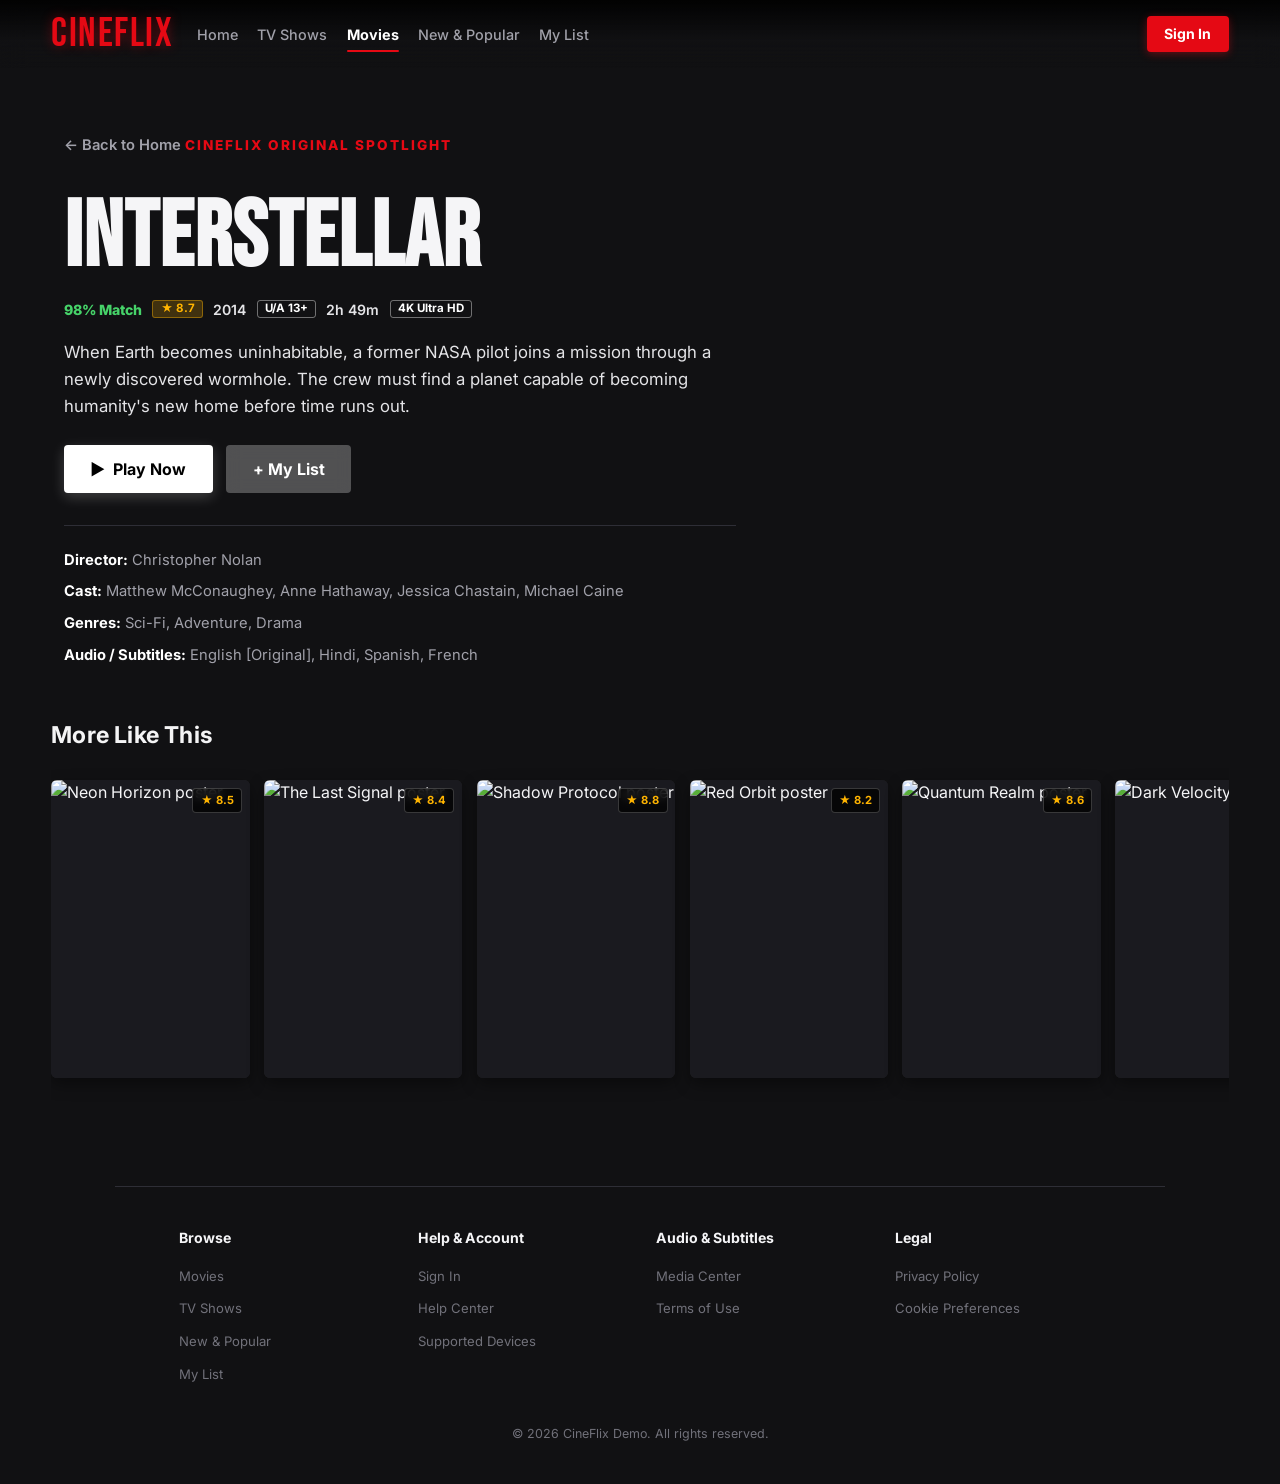
==== pages/details.html @ 472a55f4 "Initial commit" ====
<!DOCTYPE html>
<html lang="en">
<head>
  <meta charset="UTF-8">
  <meta name="viewport" content="width=device-width, initial-scale=1.0">
  <meta name="description" content="Movie details and streaming overview on CineFlix.">
  <title>Movie Details | CineFlix</title>

  <!-- Google Fonts -->
  <link rel="preconnect" href="https://fonts.googleapis.com">
  <link rel="preconnect" href="https://fonts.gstatic.com" crossorigin>
  <link href="https://fonts.googleapis.com/css2?family=Bebas+Neue&family=Inter:wght@400;500;600;700;800&display=swap" rel="stylesheet">

  <!-- Shared CSS -->
  <link rel="stylesheet" href="../css/style.css">
</head>

<body>
  <!-- Header and Navigation -->
  <header id="main-header" class="primary-header scrolled">
    <div class="header-left">
      <a href="../index.html" class="brand-logo" aria-label="CineFlix Home">
        CINEFLIX
      </a>

      <nav id="primary-nav" class="primary-nav" aria-label="Main navigation">
        <ul>
          <li><a href="../index.html">Home</a></li>
          <li><a href="tv-shows.html">TV Shows</a></li>
          <li><a href="movies.html" class="active">Movies</a></li>
          <li><a href="new-popular.html">New &amp; Popular</a></li>
          <li><a href="my-list.html">My List</a></li>
        </ul>
      </nav>
    </div>

    <div class="header-right">
      <a href="login.html" class="btn-login">Sign In</a>

      <button id="menu-toggle" class="menu-toggle" type="button" aria-label="Toggle navigation" aria-expanded="false">
        ☰
      </button>
    </div>
  </header>

  <main class="details-page">
    <!-- Movie Details Backdrop -->
    <section class="details-backdrop">
      <img src="https://images.unsplash.com/photo-1506703719100-a0f3a48c0f86?auto=format&fit=crop&w=1600&q=80" alt="Backdrop image">
      <div class="details-overlay"></div>
    </section>

    <!-- Movie Details Content -->
    <section class="details-content">
      <a href="../index.html" class="back-link">
        ← Back to Home
      </a>

      <p class="hero-kicker">CineFlix Original Spotlight</p>

      <h1>Interstellar</h1>

      <div class="hero-meta">
        <span class="match-score">98% Match</span>
        <span class="rating-badge">★ 8.7</span>
        <span>2014</span>
        <span class="age-rating">U/A 13+</span>
        <span>2h 49m</span>
        <span class="hd-badge">4K Ultra HD</span>
      </div>

      <p class="details-description">
        When Earth becomes uninhabitable, a former NASA pilot joins a mission through a newly discovered wormhole. The crew must find a planet capable of becoming humanity's new home before time runs out.
      </p>

      <div class="hero-actions">
        <a href="watch.html?title=Interstellar" class="btn btn-primary">
          <span aria-hidden="true">▶</span> Play Now
        </a>

        <button class="btn btn-secondary list-button" type="button" data-title="Interstellar">
          + My List
        </button>
      </div>

      <div class="details-information">
        <p><strong>Cast:</strong> Matthew McConaughey, Anne Hathaway, Jessica Chastain, Michael Caine</p>
        <p><strong>Genres:</strong> Science Fiction, Adventure, Drama</p>
        <p><strong>Director:</strong> Christopher Nolan</p>
        <p><strong>Audio &amp; Subtitles:</strong> English [Original], Hindi, French, Spanish</p>
      </div>
    </section>

    <!-- More Like This (10 Recommended Movies) -->
    <section class="media-section more-like-this" aria-labelledby="more-like-this-title">
      <div class="section-heading">
        <h2 id="more-like-this-title" class="section-title">More Like This</h2>
      </div>

      <div class="scroller-wrapper">
        <div class="media-scroller">
          <!-- 1. Neon Horizon -->
          <article class="media-card" data-title="Neon Horizon">
            <a href="details.html?title=Neon%20Horizon" class="media-link">
              <figure class="media-poster">
                <span class="media-badge-top">★ 8.5</span>
                <img src="https://images.unsplash.com/photo-1509198397868-475647b2a1e5?auto=format&fit=crop&w=600&q=80" alt="Neon Horizon poster" loading="lazy">
              </figure>
              <div class="media-info">
                <h3 class="media-title">Neon Horizon</h3>
                <div class="media-meta">
                  <span class="match-score">97% Match</span>
                  <span class="hd-badge">4K</span>
                </div>
                <div class="card-quick-actions">
                  <a href="watch.html?title=Neon%20Horizon" class="btn-card-play">▶ Play</a>
                  <button class="btn-card-list" type="button" data-title="Neon Horizon">+</button>
                </div>
              </div>
            </a>
          </article>

          <!-- 2. The Last Signal -->
          <article class="media-card" data-title="The Last Signal">
            <a href="details.html?title=The%20Last%20Signal" class="media-link">
              <figure class="media-poster">
                <span class="media-badge-top">★ 8.4</span>
                <img src="https://images.unsplash.com/photo-1451187580459-43490279c0fa?auto=format&fit=crop&w=600&q=80" alt="The Last Signal poster" loading="lazy">
              </figure>
              <div class="media-info">
                <h3 class="media-title">The Last Signal</h3>
                <div class="media-meta">
                  <span class="match-score">95% Match</span>
                  <span class="hd-badge">HD</span>
                </div>
                <div class="card-quick-actions">
                  <a href="watch.html?title=The%20Last%20Signal" class="btn-card-play">▶ Play</a>
                  <button class="btn-card-list" type="button" data-title="The Last Signal">+</button>
                </div>
              </div>
            </a>
          </article>

          <!-- 3. Shadow Protocol -->
          <article class="media-card" data-title="Shadow Protocol">
            <a href="details.html?title=Shadow%20Protocol" class="media-link">
              <figure class="media-poster">
                <span class="media-badge-top">★ 8.8</span>
                <img src="https://images.unsplash.com/photo-1485846234645-a62644f84728?auto=format&fit=crop&w=600&q=80" alt="Shadow Protocol poster" loading="lazy">
              </figure>
              <div class="media-info">
                <h3 class="media-title">Shadow Protocol</h3>
                <div class="media-meta">
                  <span class="match-score">96% Match</span>
                  <span class="hd-badge">4K</span>
                </div>
                <div class="card-quick-actions">
                  <a href="watch.html?title=Shadow%20Protocol" class="btn-card-play">▶ Play</a>
                  <button class="btn-card-list" type="button" data-title="Shadow Protocol">+</button>
                </div>
              </div>
            </a>
          </article>

          <!-- 4. Red Orbit -->
          <article class="media-card" data-title="Red Orbit">
            <a href="details.html?title=Red%20Orbit" class="media-link">
              <figure class="media-poster">
                <span class="media-badge-top">★ 8.2</span>
                <img src="https://images.unsplash.com/photo-1614728894747-a83421e2b9c9?auto=format&fit=crop&w=600&q=80" alt="Red Orbit poster" loading="lazy">
              </figure>
              <div class="media-info">
                <h3 class="media-title">Red Orbit</h3>
                <div class="media-meta">
                  <span class="match-score">93% Match</span>
                  <span class="hd-badge">HD</span>
                </div>
                <div class="card-quick-actions">
                  <a href="watch.html?title=Red%20Orbit" class="btn-card-play">▶ Play</a>
                  <button class="btn-card-list" type="button" data-title="Red Orbit">+</button>
                </div>
              </div>
            </a>
          </article>

          <!-- 5. Quantum Realm -->
          <article class="media-card" data-title="Quantum Realm">
            <a href="details.html?title=Quantum%20Realm" class="media-link">
              <figure class="media-poster">
                <span class="media-badge-top">★ 8.6</span>
                <img src="https://images.unsplash.com/photo-1618005182384-a83a8bd57fbe?auto=format&fit=crop&w=600&q=80" alt="Quantum Realm poster" loading="lazy">
              </figure>
              <div class="media-info">
                <h3 class="media-title">Quantum Realm</h3>
                <div class="media-meta">
                  <span class="match-score">94% Match</span>
                  <span class="hd-badge">4K</span>
                </div>
                <div class="card-quick-actions">
                  <a href="watch.html?title=Quantum%20Realm" class="btn-card-play">▶ Play</a>
                  <button class="btn-card-list" type="button" data-title="Quantum Realm">+</button>
                </div>
              </div>
            </a>
          </article>

          <!-- 6. Dark Velocity -->
          <article class="media-card" data-title="Dark Velocity">
            <a href="details.html?title=Dark%20Velocity" class="media-link">
              <figure class="media-poster">
                <span class="media-badge-top">★ 8.1</span>
                <img src="https://images.unsplash.com/photo-1542282088-72c9c27ed0cd?auto=format&fit=crop&w=600&q=80" alt="Dark Velocity poster" loading="lazy">
              </figure>
              <div class="media-info">
                <h3 class="media-title">Dark Velocity</h3>
                <div class="media-meta">
                  <span class="match-score">92% Match</span>
                  <span class="hd-badge">4K</span>
                </div>
                <div class="card-quick-actions">
                  <a href="watch.html?title=Dark%20Velocity" class="btn-card-play">▶ Play</a>
                  <button class="btn-card-list" type="button" data-title="Dark Velocity">+</button>
                </div>
              </div>
            </a>
          </article>

          <!-- 7. Dragon Blade -->
          <article class="media-card" data-title="Dragon Blade">
            <a href="details.html?title=Dragon%20Blade" class="media-link">
              <figure class="media-poster">
                <span class="media-badge-top">★ 8.3</span>
                <img src="https://images.unsplash.com/photo-1514533450685-4493e01d1fdc?auto=format&fit=crop&w=600&q=80" alt="Dragon Blade poster" loading="lazy">
              </figure>
              <div class="media-info">
                <h3 class="media-title">Dragon Blade</h3>
                <div class="media-meta">
                  <span class="match-score">91% Match</span>
                  <span class="hd-badge">HD</span>
                </div>
                <div class="card-quick-actions">
                  <a href="watch.html?title=Dragon%20Blade" class="btn-card-play">▶ Play</a>
                  <button class="btn-card-list" type="button" data-title="Dragon Blade">+</button>
                </div>
              </div>
            </a>
          </article>

          <!-- 8. Mind Hunter -->
          <article class="media-card" data-title="Mind Hunter">
            <a href="details.html?title=Mind%20Hunter" class="media-link">
              <figure class="media-poster">
                <span class="media-badge-top">★ 8.9</span>
                <img src="https://images.unsplash.com/photo-1508700115892-45ecd05ae2ad?auto=format&fit=crop&w=600&q=80" alt="Mind Hunter poster" loading="lazy">
              </figure>
              <div class="media-info">
                <h3 class="media-title">Mind Hunter</h3>
                <div class="media-meta">
                  <span class="match-score">96% Match</span>
                  <span class="hd-badge">4K</span>
                </div>
                <div class="card-quick-actions">
                  <a href="watch.html?title=Mind%20Hunter" class="btn-card-play">▶ Play</a>
                  <button class="btn-card-list" type="button" data-title="Mind Hunter">+</button>
                </div>
              </div>
            </a>
          </article>

          <!-- 9. Chrono Rift -->
          <article class="media-card" data-title="Chrono Rift">
            <a href="details.html?title=Chrono%20Rift" class="media-link">
              <figure class="media-poster">
                <span class="media-badge-top">★ 8.8</span>
                <img src="https://images.unsplash.com/photo-1507499739999-097706ad8914?auto=format&fit=crop&w=600&q=80" alt="Chrono Rift poster" loading="lazy">
              </figure>
              <div class="media-info">
                <h3 class="media-title">Chrono Rift</h3>
                <div class="media-meta">
                  <span class="match-score">97% Match</span>
                  <span class="hd-badge">4K</span>
                </div>
                <div class="card-quick-actions">
                  <a href="watch.html?title=Chrono%20Rift" class="btn-card-play">▶ Play</a>
                  <button class="btn-card-list" type="button" data-title="Chrono Rift">+</button>
                </div>
              </div>
            </a>
          </article>

          <!-- 10. The Witcher's Oath -->
          <article class="media-card" data-title="The Witcher's Oath">
            <a href="details.html?title=The%20Witcher's%20Oath" class="media-link">
              <figure class="media-poster">
                <span class="media-badge-top">★ 8.7</span>
                <img src="https://images.unsplash.com/photo-1533613220915-609f661a6fe1?auto=format&fit=crop&w=600&q=80" alt="The Witcher's Oath poster" loading="lazy">
              </figure>
              <div class="media-info">
                <h3 class="media-title">The Witcher's Oath</h3>
                <div class="media-meta">
                  <span class="match-score">96% Match</span>
                  <span class="hd-badge">4K</span>
                </div>
                <div class="card-quick-actions">
                  <a href="watch.html?title=The%20Witcher's%20Oath" class="btn-card-play">▶ Play</a>
                  <button class="btn-card-list" type="button" data-title="The Witcher's Oath">+</button>
                </div>
              </div>
            </a>
          </article>
        </div>
      </div>
    </section>
  </main>

  <!-- Footer -->
  <footer class="primary-footer">
    <div class="footer-links">
      <div class="footer-col">
        <h3>Browse</h3>
        <ul>
          <li><a href="movies.html">Movies</a></li>
          <li><a href="tv-shows.html">TV Shows</a></li>
          <li><a href="new-popular.html">New &amp; Popular</a></li>
          <li><a href="my-list.html">My List</a></li>
        </ul>
      </div>
      <div class="footer-col">
        <h3>Help &amp; Account</h3>
        <ul>
          <li><a href="login.html">Sign In</a></li>
          <li><a href="#">Help Center</a></li>
          <li><a href="#">Supported Devices</a></li>
        </ul>
      </div>
      <div class="footer-col">
        <h3>Audio &amp; Subtitles</h3>
        <ul>
          <li><a href="#">Media Center</a></li>
          <li><a href="#">Terms of Use</a></li>
        </ul>
      </div>
      <div class="footer-col">
        <h3>Legal</h3>
        <ul>
          <li><a href="#">Privacy Policy</a></li>
          <li><a href="#">Cookie Preferences</a></li>
        </ul>
      </div>
    </div>
    <p class="copyright">&copy; 2026 CineFlix Demo. All rights reserved.</p>
  </footer>

  <!-- Main JavaScript File -->
  <script src="../js/app.js"></script>
</body>
</html>
---- css/style.css ----
/* =========================================================
   CineFlix - Streaming Platform UI Style
   Pure Dark Mode • Mobile First • Responsive Design
   ========================================================= */

/* 1. Design System & CSS Variables */
:root {
  --bg-color: #111113;
  --elevated-bg: #18181b;
  --card-bg: #222226;
  --surface-hover: #2d2d33;

  --text-color: #f5f5f7;
  --text-muted: #a1a1aa;
  --text-dim: #71717a;

  --primary-color: #e50914;
  --primary-hover: #f6121d;
  --primary-glow: rgba(229, 9, 20, 0.4);

  --match-green: #46d369;
  --star-gold: #ffb400;

  --border-color: #2e2e36;
  --header-bg: rgba(17, 17, 19, 0.92);
  --shadow-color: rgba(0, 0, 0, 0.65);
  --shadow-heavy: 0 16px 36px rgba(0, 0, 0, 0.85);

  --transition-fast: 0.2s ease;
  --transition-smooth: 0.3s cubic-bezier(0.2, 0.8, 0.2, 1);
}

/* 2. Global Reset */
*,
*::before,
*::after {
  box-sizing: border-box;
  margin: 0;
  padding: 0;
}

html {
  scroll-behavior: smooth;
  color-scheme: dark;
}

body {
  min-width: 320px;
  min-height: 100vh;
  overflow-x: hidden;

  background-color: var(--bg-color);
  color: var(--text-color);

  font-family: "Inter", -apple-system, BlinkMacSystemFont, "Segoe UI", Roboto, sans-serif;
  line-height: 1.5;
  -webkit-font-smoothing: antialiased;
}

body.menu-open {
  overflow: hidden;
}

a {
  color: inherit;
  text-decoration: none;
  transition: color var(--transition-fast);
}

ul {
  list-style: none;
}

button,
input,
select {
  font: inherit;
}

button {
  cursor: pointer;
  border: none;
  background: none;
  color: inherit;
}

img {
  display: block;
  max-width: 100%;
  height: auto;
}

/* 3. Primary Header & Navigation */
.primary-header {
  position: fixed;
  top: 0;
  left: 0;
  z-index: 1000;

  display: flex;
  align-items: center;
  justify-content: space-between;

  width: 100%;
  min-height: 68px;
  padding: 0.8rem 4%;

  background: linear-gradient(
    to bottom,
    rgba(0, 0, 0, 0.88) 0%,
    rgba(17, 17, 19, 0.4) 60%,
    transparent 100%
  );
  backdrop-filter: blur(14px);
  -webkit-backdrop-filter: blur(14px);

  transition: background 0.3s ease, box-shadow 0.3s ease;
}

.primary-header.scrolled {
  background: var(--header-bg);
  box-shadow: 0 4px 20px var(--shadow-color);
  border-bottom: 1px solid rgba(255, 255, 255, 0.06);
}

.header-left,
.header-right {
  display: flex;
  align-items: center;
  gap: 1.5rem;
}

.brand-logo {
  color: var(--primary-color);
  font-family: "Bebas Neue", Impact, sans-serif;
  font-size: clamp(2rem, 3.2vw, 2.7rem);
  letter-spacing: 1.5px;
  line-height: 1;
  text-shadow: 0 0 12px var(--primary-glow);
  display: flex;
  align-items: center;
  gap: 0.3rem;
}

.primary-nav ul {
  display: flex;
  align-items: center;
  gap: 1.2rem;
}

.primary-nav a {
  color: var(--text-muted);
  font-size: 0.9rem;
  font-weight: 500;
  padding: 0.3rem 0;
  position: relative;
}

.primary-nav a:hover,
.primary-nav a.active {
  color: #ffffff;
  font-weight: 700;
}

.primary-nav a.active::after {
  content: "";
  position: absolute;
  bottom: -4px;
  left: 0;
  width: 100%;
  height: 2px;
  background-color: var(--primary-color);
  border-radius: 2px;
}

/* 4. Search Box & Header Controls */
.search-box {
  display: flex;
  align-items: center;
  gap: 0.45rem;
  padding: 0.4rem 0.75rem;
  border-radius: 999px;
  background-color: rgba(255, 255, 255, 0.08);
  border: 1px solid rgba(255, 255, 255, 0.15);
  transition: all var(--transition-fast);
}

.search-box:focus-within {
  background-color: rgba(0, 0, 0, 0.6);
  border-color: var(--primary-color);
  box-shadow: 0 0 10px var(--primary-glow);
}

.search-icon {
  color: var(--text-muted);
  font-size: 1rem;
  line-height: 1;
}

.search-box input {
  width: 130px;
  border: 0;
  outline: 0;
  background: transparent;
  color: var(--text-color);
  font-size: 0.85rem;
  transition: width 0.3s ease;
}

.search-box input:focus {
  width: 180px;
}

.search-box input::placeholder {
  color: var(--text-dim);
}

.btn-login {
  padding: 0.45rem 1.1rem;
  border-radius: 4px;
  background-color: var(--primary-color);
  color: #ffffff;
  font-size: 0.88rem;
  font-weight: 700;
  box-shadow: 0 2px 8px var(--primary-glow);
  transition: background-color var(--transition-fast), transform var(--transition-fast);
}

.btn-login:hover {
  background-color: var(--primary-hover);
  transform: scale(1.03);
}

.menu-toggle {
  display: none;
  font-size: 1.5rem;
  color: #ffffff;
  padding: 0.2rem;
}

/* 5. Hero Banner Section */
.hero {
  position: relative;
  display: flex;
  align-items: center;
  min-height: 82vh;
  padding: 0 4.5% 5rem;
  overflow: hidden;
}

.hero-bg {
  position: absolute;
  inset: 0;
  z-index: -1;
}

.hero-bg img {
  width: 100%;
  height: 100%;
  object-fit: cover;
  object-position: center 20%;
  filter: brightness(0.85);
}

.hero-vignette {
  position: absolute;
  inset: 0;
  background:
    linear-gradient(to top, var(--bg-color) 0%, rgba(17, 17, 19, 0.45) 50%, rgba(17, 17, 19, 0.2) 100%),
    linear-gradient(to right, rgba(17, 17, 19, 0.95) 0%, rgba(17, 17, 19, 0.65) 40%, transparent 80%);
}

.hero-content {
  max-width: 650px;
  margin-top: 5rem;
  z-index: 2;
}

.hero-kicker {
  display: inline-flex;
  align-items: center;
  gap: 0.4rem;
  color: var(--primary-color);
  font-size: 0.85rem;
  font-weight: 800;
  letter-spacing: 2px;
  text-transform: uppercase;
  margin-bottom: 0.5rem;
}

.hero-title {
  font-family: "Bebas Neue", Impact, sans-serif;
  font-size: clamp(3.5rem, 7vw, 6.5rem);
  line-height: 0.92;
  letter-spacing: 1px;
  text-transform: uppercase;
  text-shadow: 0 4px 16px rgba(0, 0, 0, 0.85);
}

.hero-meta {
  display: flex;
  align-items: center;
  flex-wrap: wrap;
  gap: 0.65rem;
  margin: 1rem 0;
  font-size: 0.88rem;
  font-weight: 600;
  color: #e4e4e7;
}

.match-score {
  color: var(--match-green);
  font-weight: 800;
}

.rating-badge,
.age-rating,
.hd-badge {
  padding: 0.15rem 0.45rem;
  border-radius: 3px;
  font-size: 0.72rem;
  font-weight: 700;
  line-height: 1;
}

.rating-badge {
  background-color: rgba(255, 180, 0, 0.2);
  color: var(--star-gold);
  border: 1px solid rgba(255, 180, 0, 0.4);
}

.age-rating {
  border: 1px solid rgba(255, 255, 255, 0.4);
  color: #ffffff;
}

.hd-badge {
  border: 1px solid rgba(255, 255, 255, 0.4);
  color: #ffffff;
}

.hero-description {
  margin: 1rem 0 1.75rem;
  font-size: clamp(0.95rem, 1.3vw, 1.12rem);
  color: #d4d4d8;
  line-height: 1.6;
  text-shadow: 0 2px 8px rgba(0, 0, 0, 0.8);
}

.hero-actions {
  display: flex;
  align-items: center;
  flex-wrap: wrap;
  gap: 0.85rem;
}

.btn {
  display: inline-flex;
  align-items: center;
  justify-content: center;
  gap: 0.5rem;
  padding: 0.75rem 1.65rem;
  border-radius: 4px;
  font-size: 1rem;
  font-weight: 700;
  transition: transform var(--transition-fast), background-color var(--transition-fast), box-shadow var(--transition-fast);
}

.btn:hover {
  transform: scale(1.04);
}

.btn-primary {
  background-color: #ffffff;
  color: #000000;
  box-shadow: 0 4px 14px rgba(255, 255, 255, 0.2);
}

.btn-primary:hover {
  background-color: rgba(255, 255, 255, 0.85);
}

.btn-secondary {
  background-color: rgba(109, 109, 110, 0.7);
  color: #ffffff;
  backdrop-filter: blur(8px);
}

.btn-secondary:hover {
  background-color: rgba(109, 109, 110, 0.5);
}

/* 6. Media Rows & Horizontal Scrollers */
.media-section {
  position: relative;
  padding: 1.25rem 4%;
}

.hero + .media-section {
  margin-top: -3.8rem;
  z-index: 10;
}

.section-heading {
  display: flex;
  align-items: center;
  justify-content: space-between;
  margin-bottom: 0.75rem;
}

.section-title {
  font-size: clamp(1.15rem, 2vw, 1.45rem);
  font-weight: 700;
  letter-spacing: 0.2px;
  color: #f4f4f5;
}

.see-all {
  color: var(--text-muted);
  font-size: 0.82rem;
  font-weight: 600;
}

.see-all:hover {
  color: var(--primary-color);
  text-decoration: underline;
}

.scroller-wrapper {
  position: relative;
}

.media-scroller {
  display: flex;
  gap: 0.9rem;
  overflow-x: auto;
  overflow-y: visible;
  padding: 1rem 0 1.5rem;
  scroll-snap-type: x mandatory;
  scrollbar-width: none;
  -webkit-overflow-scrolling: touch;
}

.media-scroller::-webkit-scrollbar {
  display: none;
}

.scroll-btn {
  position: absolute;
  top: 50%;
  transform: translateY(-50%);
  z-index: 20;
  width: 42px;
  height: 42px;
  border-radius: 50%;
  background-color: rgba(20, 20, 24, 0.85);
  color: #ffffff;
  display: flex;
  align-items: center;
  justify-content: center;
  font-size: 1.3rem;
  box-shadow: 0 4px 16px rgba(0, 0, 0, 0.7);
  border: 1px solid rgba(255, 255, 255, 0.15);
  opacity: 0;
  pointer-events: none;
  transition: opacity 0.2s ease, transform 0.2s ease, background-color 0.2s ease;
}

.scroller-wrapper:hover .scroll-btn {
  opacity: 1;
  pointer-events: auto;
}

.scroll-btn:hover {
  background-color: var(--primary-color);
  transform: translateY(-50%) scale(1.1);
}

.scroll-btn.left {
  left: -15px;
}

.scroll-btn.right {
  right: -15px;
}

/* 7. Movie Poster Cards */
.media-card {
  position: relative;
  flex: 0 0 clamp(150px, 15.5vw, 220px);
  scroll-snap-align: start;
  transition: transform 0.28s cubic-bezier(0.2, 0.8, 0.2, 1);
  isolation: isolate;
}

.media-link {
  display: block;
}

.media-poster {
  position: relative;
  overflow: hidden;
  border-radius: 6px;
  background-color: var(--card-bg);
  box-shadow: 0 6px 16px rgba(0, 0, 0, 0.4);
}

.media-poster img {
  width: 100%;
  aspect-ratio: 2 / 3;
  object-fit: cover;
  background-color: #1a1a1f;
  transition: transform 0.3s ease, filter 0.3s ease;
}

.media-badge-top {
  position: absolute;
  top: 8px;
  right: 8px;
  z-index: 2;
  background-color: rgba(0, 0, 0, 0.75);
  backdrop-filter: blur(4px);
  border: 1px solid rgba(255, 255, 255, 0.2);
  padding: 0.18rem 0.45rem;
  border-radius: 4px;
  font-size: 0.7rem;
  font-weight: 700;
  color: var(--star-gold);
}

.media-info {
  position: absolute;
  top: 98%;
  left: 0;
  z-index: 30;
  width: 100%;
  padding: 0.85rem;
  border-radius: 0 0 6px 6px;
  background-color: var(--card-bg);
  box-shadow: var(--shadow-heavy);
  border: 1px solid var(--border-color);
  border-top: none;
  opacity: 0;
  transform: translateY(-6px);
  visibility: hidden;
  transition: opacity 0.2s ease, transform 0.2s ease, visibility 0.2s ease;
}

.media-card:hover {
  z-index: 40;
  transform: translateY(-6px) scale(1.05);
}

.media-card:hover .media-poster img {
  filter: brightness(1.08);
}

.media-card:hover .media-info {
  opacity: 1;
  transform: translateY(0);
  visibility: visible;
}

.media-title {
  margin-bottom: 0.45rem;
  font-size: 0.92rem;
  font-weight: 700;
  white-space: nowrap;
  overflow: hidden;
  text-overflow: ellipsis;
  color: #ffffff;
}

.media-meta {
  display: flex;
  align-items: center;
  gap: 0.45rem;
  margin-bottom: 0.5rem;
  font-size: 0.72rem;
  font-weight: 600;
}

.genre-tags {
  display: flex;
  flex-wrap: wrap;
  gap: 0.3rem;
  color: var(--text-muted);
  font-size: 0.7rem;
  margin-bottom: 0.6rem;
}

.genre-tags li:not(:last-child)::after {
  content: "•";
  margin-left: 0.3rem;
}

.card-quick-actions {
  display: flex;
  align-items: center;
  gap: 0.4rem;
}

.btn-card-play {
  flex: 1;
  display: inline-flex;
  align-items: center;
  justify-content: center;
  gap: 0.3rem;
  padding: 0.35rem 0.6rem;
  border-radius: 4px;
  background-color: #ffffff;
  color: #000000;
  font-size: 0.78rem;
  font-weight: 700;
}

.btn-card-play:hover {
  background-color: var(--primary-color);
  color: #ffffff;
}

.btn-card-list {
  width: 28px;
  height: 28px;
  display: inline-flex;
  align-items: center;
  justify-content: center;
  border-radius: 50%;
  border: 1px solid rgba(255, 255, 255, 0.3);
  color: #ffffff;
  font-size: 0.85rem;
  transition: all 0.2s ease;
}

.btn-card-list:hover {
  border-color: #ffffff;
  background-color: rgba(255, 255, 255, 0.15);
}

/* 8. Top 10 Trending Section */
.trending-scroller {
  gap: 1.1rem;
  padding-left: 0.5rem;
}

.trending-item {
  display: flex;
  align-items: center;
  flex: 0 0 auto;
  scroll-snap-align: start;
  transition: transform 0.25s ease;
  position: relative;
}

.trending-item:hover {
  transform: scale(1.05);
}

.rank {
  z-index: 1;
  margin-right: -0.16em;
  color: var(--bg-color);
  font-family: "Bebas Neue", Impact, sans-serif;
  font-size: clamp(8rem, 13vw, 13.5rem);
  letter-spacing: -0.09em;
  line-height: 0.7;
  -webkit-text-stroke: 3.5px #71717a;
  text-shadow: 0 0 16px rgba(0, 0, 0, 0.8);
  user-select: none;
}

.rank-10 {
  letter-spacing: -0.16em;
  margin-right: -0.22em;
}

.poster-wrapper {
  z-index: 2;
  overflow: hidden;
  width: clamp(105px, 11vw, 150px);
  border-radius: 6px;
  box-shadow: 0 8px 24px var(--shadow-color);
  background-color: var(--card-bg);
}

.poster-wrapper img {
  width: 100%;
  aspect-ratio: 2 / 3;
  object-fit: cover;
  transition: transform 0.25s ease;
}

/* 9. Landscape Cards & Continue Watching */
.landscape-card {
  flex: 0 0 clamp(240px, 26vw, 360px);
  scroll-snap-align: start;
  border-radius: 6px;
  overflow: hidden;
  background-color: var(--card-bg);
  transition: transform 0.25s ease;
}

.landscape-card:hover {
  transform: translateY(-4px);
}

.landscape-poster {
  position: relative;
}

.landscape-poster img {
  width: 100%;
  aspect-ratio: 16 / 9;
  object-fit: cover;
}

.landscape-content {
  padding: 0.75rem 0.85rem;
}

.landscape-content h3 {
  font-size: 0.92rem;
  font-weight: 700;
  margin-bottom: 0.4rem;
  color: #ffffff;
}

.progress-track {
  overflow: hidden;
  height: 4px;
  border-radius: 99px;
  background-color: #3f3f46;
}

.progress-track span {
  display: block;
  height: 100%;
  background-color: var(--primary-color);
}

.search-empty {
  margin: 3rem auto;
  color: var(--text-muted);
  text-align: center;
  font-size: 1.1rem;
}

/* 10. Browse Page Grids */
.browse-page {
  padding-top: 68px;
}

.browse-hero {
  padding: 3.5rem 5% 2.5rem;
  background: linear-gradient(115deg, rgba(229, 9, 20, 0.28) 0%, transparent 65%), var(--elevated-bg);
  border-bottom: 1px solid var(--border-color);
}

.tv-hero {
  background: linear-gradient(115deg, rgba(124, 58, 237, 0.35) 0%, transparent 65%), var(--elevated-bg);
}

.popular-hero {
  background: linear-gradient(115deg, rgba(245, 158, 11, 0.3) 0%, transparent 65%), var(--elevated-bg);
}

.list-hero {
  background: linear-gradient(115deg, rgba(16, 185, 129, 0.3) 0%, transparent 65%), var(--elevated-bg);
}

.browse-hero h1 {
  margin: 0.35rem 0 0.5rem;
  font-size: clamp(2.2rem, 5vw, 3.8rem);
  font-weight: 800;
  letter-spacing: -0.5px;
}

.browse-hero > p:last-child {
  max-width: 620px;
  color: var(--text-muted);
  font-size: 1rem;
}

.movie-grid {
  display: grid;
  grid-template-columns: repeat(auto-fill, minmax(170px, 1fr));
  gap: 1.25rem;
  padding-bottom: 3rem;
}

.movie-grid .media-card {
  flex: auto;
}

.movie-grid .media-info {
  position: static;
  padding: 0.65rem 0 0;
  background: transparent;
  box-shadow: none;
  border: none;
  opacity: 1;
  transform: none;
  visibility: visible;
}

/* 11. Details Page */
.details-page {
  position: relative;
  min-height: 100vh;
  padding-top: 68px;
}

.details-backdrop {
  position: absolute;
  inset: 0 0 auto;
  z-index: -1;
  overflow: hidden;
  height: min(78vh, 760px);
}

.details-backdrop img {
  width: 100%;
  height: 100%;
  object-fit: cover;
  filter: brightness(0.85);
}

.details-overlay {
  position: absolute;
  inset: 0;
  background:
    linear-gradient(to top, var(--bg-color) 5%, rgba(17, 17, 19, 0.4) 65%),
    linear-gradient(to right, var(--bg-color) 10%, rgba(17, 17, 19, 0.3) 75%);
}

.details-content {
  max-width: 800px;
  min-height: 580px;
  padding: 4rem 5% 2rem;
}

.back-link {
  display: inline-flex;
  align-items: center;
  gap: 0.4rem;
  margin-bottom: 2rem;
  color: var(--text-muted);
  font-weight: 600;
  font-size: 0.92rem;
}

.back-link:hover {
  color: #ffffff;
}

.details-content h1 {
  margin: 0.4rem 0 0.8rem;
  font-size: clamp(3.2rem, 7.5vw, 5.8rem);
  line-height: 0.95;
  text-transform: uppercase;
  font-family: "Bebas Neue", Impact, sans-serif;
  letter-spacing: 1px;
}

.details-description {
  max-width: 680px;
  margin: 1.2rem 0 1.6rem;
  font-size: 1.05rem;
  line-height: 1.6;
  color: #e4e4e7;
}

.details-information {
  display: grid;
  gap: 0.6rem;
  margin-top: 2rem;
  padding-top: 1.4rem;
  border-top: 1px solid var(--border-color);
  color: var(--text-muted);
  font-size: 0.92rem;
}

.details-information strong {
  color: #ffffff;
}

.list-button.added {
  background-color: var(--match-green);
  color: #071c0d;
}

/* 12. Footer */
.primary-footer {
  max-width: 1050px;
  margin: 4rem auto 0;
  padding: 2.5rem 5%;
  color: var(--text-dim);
  border-top: 1px solid var(--border-color);
}

.footer-links {
  display: grid;
  grid-template-columns: repeat(4, 1fr);
  gap: 2rem;
}

.footer-col h3 {
  margin-bottom: 0.9rem;
  color: var(--text-color);
  font-size: 0.88rem;
  font-weight: 700;
}

.footer-col ul {
  display: grid;
  gap: 0.55rem;
}

.footer-col a {
  font-size: 0.82rem;
  color: var(--text-dim);
}

.footer-col a:hover {
  color: var(--text-color);
  text-decoration: underline;
}

.copyright {
  margin-top: 2.5rem;
  font-size: 0.78rem;
  text-align: center;
  color: var(--text-dim);
}

/* 13. Page Loader */
#page-loader {
  position: fixed;
  inset: 0;
  z-index: 9999;
  display: flex;
  align-items: center;
  justify-content: center;
  background-color: var(--bg-color);
  animation: hide-loader 0.35s ease 0.9s forwards;
}

.loader-content {
  width: min(300px, 75vw);
  text-align: center;
}

.loader-name {
  margin-bottom: 1rem;
  color: var(--primary-color);
  font-family: "Bebas Neue", sans-serif;
  font-size: 3.8rem;
  letter-spacing: 2px;
  animation: loader-pulse 0.75s ease-in-out infinite alternate;
}

.loader-bar {
  overflow: hidden;
  height: 4px;
  border-radius: 99px;
  background-color: #27272a;
}

.loader-progress {
  width: 0%;
  height: 100%;
  background-color: var(--primary-color);
  animation: loading-progress 0.8s ease forwards;
}

@keyframes loading-progress {
  to {
    width: 100%;
  }
}

@keyframes hide-loader {
  to {
    pointer-events: none;
    opacity: 0;
    visibility: hidden;
  }
}

@keyframes loader-pulse {
  to {
    opacity: 0.6;
    transform: scale(0.98);
  }
}

/* 14. Responsive Media Queries */
@media (max-width: 992px) {
  .footer-links {
    grid-template-columns: repeat(2, 1fr);
    gap: 1.75rem;
  }
}

@media (max-width: 768px) {
  .primary-header {
    min-height: 60px;
    padding: 0.7rem 4%;
  }

  .menu-toggle {
    display: block;
  }

  .primary-nav {
    position: absolute;
    top: 100%;
    left: 0;
    display: none;
    width: 100%;
    padding: 1.25rem 5%;
    background-color: rgba(17, 17, 19, 0.98);
    backdrop-filter: blur(16px);
    box-shadow: 0 12px 24px rgba(0, 0, 0, 0.8);
    border-bottom: 1px solid var(--border-color);
  }

  .primary-nav.open {
    display: block;
  }

  .primary-nav ul {
    flex-direction: column;
    align-items: flex-start;
    gap: 1rem;
  }

  .primary-nav a {
    font-size: 1.05rem;
    padding: 0.4rem 0;
  }

  .search-box input {
    width: 80px;
  }

  .search-box input:focus {
    width: 120px;
  }

  .scroll-btn {
    display: none;
  }

  .hero {
    min-height: 68vh;
    padding: 0 4% 3rem;
    align-items: flex-end;
  }

  .hero-content {
    margin-top: 0;
  }

  .hero-title {
    font-size: clamp(3rem, 13vw, 4.5rem);
  }

  .hero-description {
    font-size: 0.92rem;
    -webkit-line-clamp: 3;
    display: -webkit-box;
    -webkit-box-orient: vertical;
    overflow: hidden;
  }

  .media-card {
    flex-basis: 38vw;
  }

  .media-info {
    position: static;
    padding: 0.5rem 0 0;
    background: transparent;
    box-shadow: none;
    border: none;
    opacity: 1;
    transform: none;
    visibility: visible;
  }

  .media-card:hover {
    transform: none;
  }

  .rank {
    font-size: 7.5rem;
    -webkit-text-stroke-width: 2.5px;
  }

  .poster-wrapper {
    width: 100px;
  }

  .movie-grid {
    grid-template-columns: repeat(auto-fill, minmax(135px, 1fr));
    gap: 0.85rem;
  }
}

@media (max-width: 480px) {
  .brand-logo {
    font-size: 1.9rem;
  }

  .header-right {
    gap: 0.6rem;
  }

  .search-box {
    padding: 0.3rem 0.55rem;
  }

  .search-box input {
    width: 60px;
  }

  .btn-login {
    padding: 0.35rem 0.75rem;
    font-size: 0.8rem;
  }

  .media-card {
    flex-basis: 44vw;
  }

  .landscape-card {
    flex-basis: 75vw;
  }

  .footer-links {
    grid-template-columns: 1fr;
    gap: 1.25rem;
  }
}
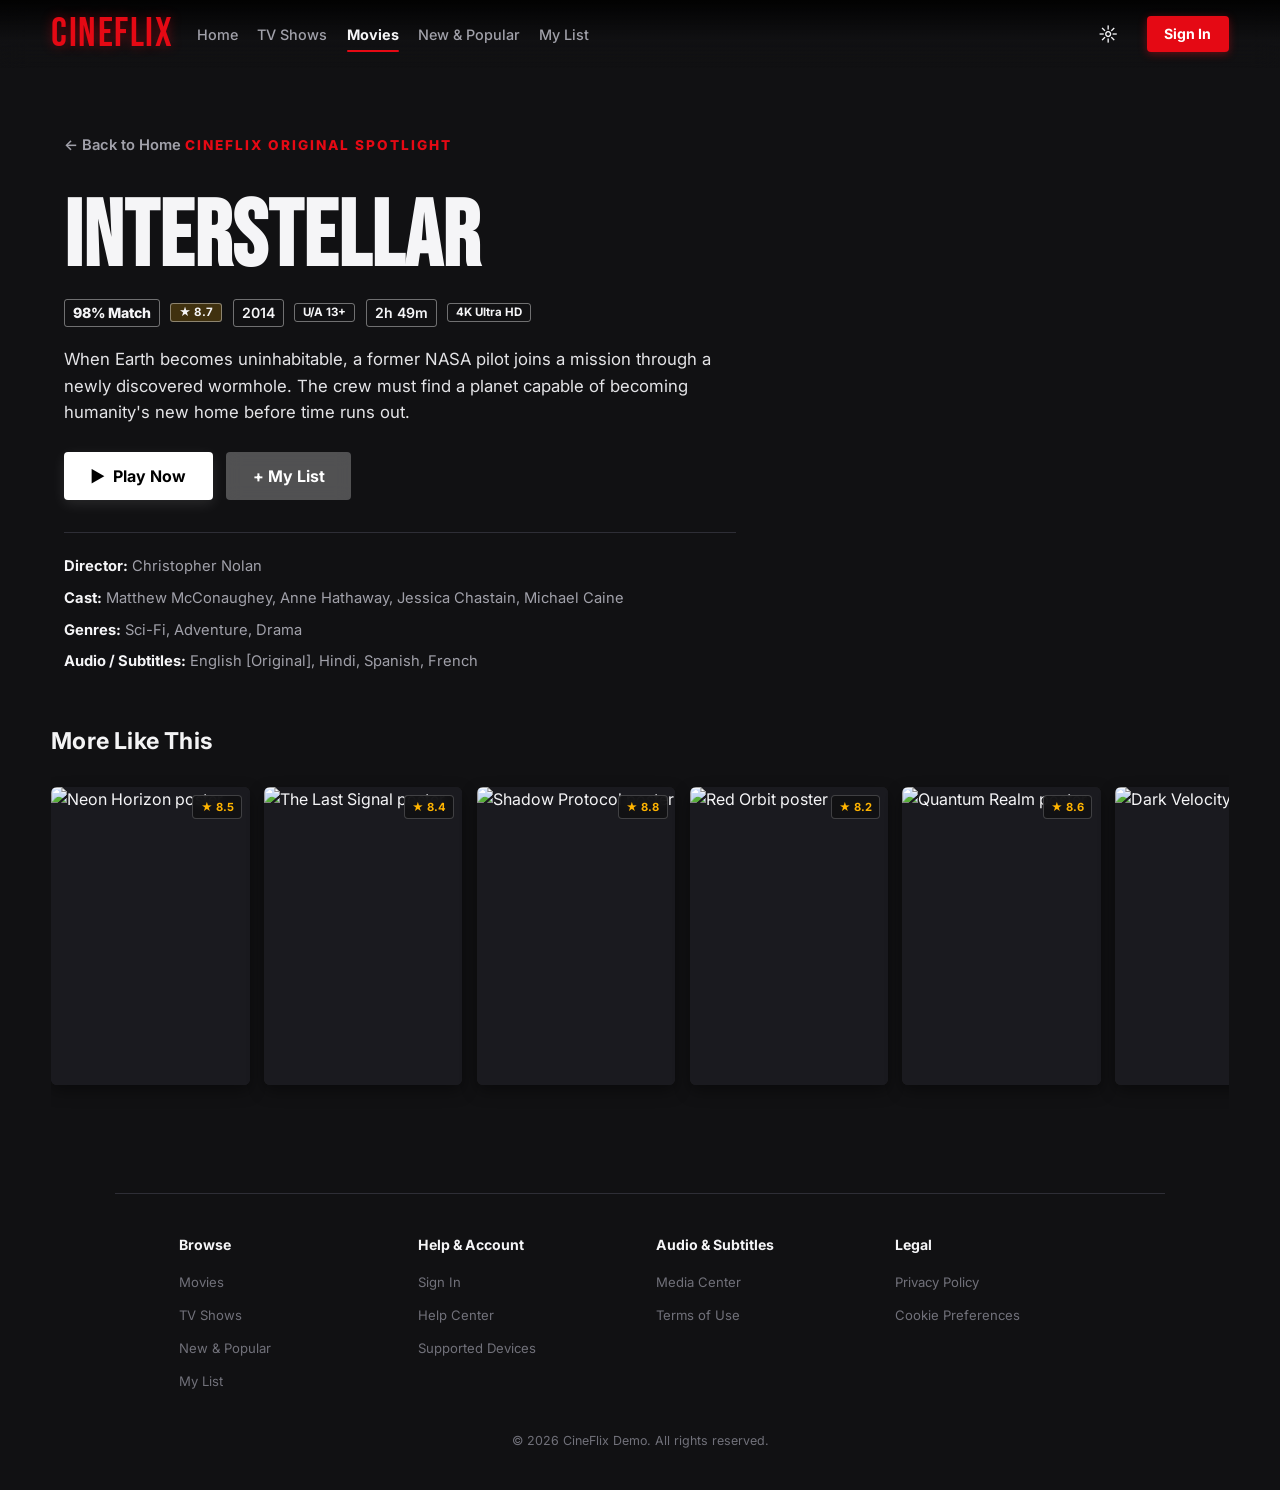
==== commit 320d5bdb: "Initial commit of my project folder to a new branch" ====
--- a/pages/details.html
+++ b/pages/details.html
@@ -35,6 +35,7 @@
     </div>
 
     <div class="header-right">
+      <button id="theme-toggle" class="icon-button theme-button" type="button" aria-label="Switch theme">☼</button>
       <a href="login.html" class="btn-login">Sign In</a>
 
       <button id="menu-toggle" class="menu-toggle" type="button" aria-label="Toggle navigation" aria-expanded="false">
--- a/css/style.css
+++ b/css/style.css
@@ -26,8 +26,50 @@
   --shadow-color: rgba(0, 0, 0, 0.65);
   --shadow-heavy: 0 16px 36px rgba(0, 0, 0, 0.85);
 
+  --bg-overlay-light: rgba(255, 255, 255, 0.08);
+  --bg-overlay-medium: rgba(255, 255, 255, 0.1);
+  --border-light: rgba(255, 255, 255, 0.15);
+  --border-medium: rgba(255, 255, 255, 0.2);
+  --border-strong: rgba(255, 255, 255, 0.4);
+  --btn-primary-bg: #ffffff;
+  --btn-primary-text: #000000;
+  --rank-stroke: #71717a;
+  --rank-shadow: rgba(0, 0, 0, 0.8);
+  --icon-white: #ffffff;
+  --text-shadow-heavy: 0 4px 16px rgba(0, 0, 0, 0.85);
+  --text-shadow-light: 0 2px 8px rgba(0, 0, 0, 0.8);
+
   --transition-fast: 0.2s ease;
   --transition-smooth: 0.3s cubic-bezier(0.2, 0.8, 0.2, 1);
+}
+
+[data-theme="light"] {
+  --bg-color: #f8f9fa;
+  --elevated-bg: #ffffff;
+  --card-bg: #ffffff;
+  --surface-hover: #e9ecef;
+
+  --text-color: #212529;
+  --text-muted: #495057;
+  --text-dim: #6c757d;
+
+  --border-color: #dee2e6;
+  --header-bg: rgba(248, 249, 250, 0.92);
+  --shadow-color: rgba(0, 0, 0, 0.1);
+  --shadow-heavy: 0 16px 36px rgba(0, 0, 0, 0.15);
+
+  --bg-overlay-light: rgba(0, 0, 0, 0.05);
+  --bg-overlay-medium: rgba(0, 0, 0, 0.1);
+  --border-light: rgba(0, 0, 0, 0.15);
+  --border-medium: rgba(0, 0, 0, 0.2);
+  --border-strong: rgba(0, 0, 0, 0.4);
+  --btn-primary-bg: #212529;
+  --btn-primary-text: #ffffff;
+  --rank-stroke: #dee2e6;
+  --rank-shadow: rgba(0, 0, 0, 0.1);
+  --icon-white: #212529;
+  --text-shadow-heavy: 0 4px 16px rgba(0, 0, 0, 0.1);
+  --text-shadow-light: 0 2px 8px rgba(0, 0, 0, 0.05);
 }
 
 /* 2. Global Reset */
@@ -120,7 +162,7 @@
 .primary-header.scrolled {
   background: var(--header-bg);
   box-shadow: 0 4px 20px var(--shadow-color);
-  border-bottom: 1px solid rgba(255, 255, 255, 0.06);
+  border-bottom: 1px solid var(--border-light);
 }
 
 .header-left,
@@ -158,7 +200,7 @@
 
 .primary-nav a:hover,
 .primary-nav a.active {
-  color: #ffffff;
+  color: var(--text-color);
   font-weight: 700;
 }
 
@@ -180,8 +222,8 @@
   gap: 0.45rem;
   padding: 0.4rem 0.75rem;
   border-radius: 999px;
-  background-color: rgba(255, 255, 255, 0.08);
-  border: 1px solid rgba(255, 255, 255, 0.15);
+  background-color: var(--bg-overlay-light);
+  border: 1px solid var(--border-light);
   transition: all var(--transition-fast);
 }
 
@@ -215,11 +257,37 @@
   color: var(--text-dim);
 }
 
+.theme-button {
+  background: transparent;
+  border: none;
+  color: var(--text-color);
+  font-size: 1.2rem;
+  cursor: pointer;
+  padding: 0.3rem;
+  border-radius: 50%;
+  transition: all var(--transition-fast);
+  display: flex;
+  align-items: center;
+  justify-content: center;
+}
+
+.theme-button:hover {
+  background-color: rgba(255, 255, 255, 0.1);
+  transform: scale(1.1);
+}
+
+[data-theme="light"] .theme-button {
+  color: #f59e0b; /* sun color in light mode */
+}
+[data-theme="light"] .theme-button:hover {
+  background-color: rgba(0, 0, 0, 0.05);
+}
+
 .btn-login {
   padding: 0.45rem 1.1rem;
   border-radius: 4px;
   background-color: var(--primary-color);
-  color: #ffffff;
+  color: var(--icon-white);
   font-size: 0.88rem;
   font-weight: 700;
   box-shadow: 0 2px 8px var(--primary-glow);
@@ -234,7 +302,7 @@
 .menu-toggle {
   display: none;
   font-size: 1.5rem;
-  color: #ffffff;
+  color: var(--icon-white);
   padding: 0.2rem;
 }
 
@@ -294,7 +362,8 @@
   line-height: 0.92;
   letter-spacing: 1px;
   text-transform: uppercase;
-  text-shadow: 0 4px 16px rgba(0, 0, 0, 0.85);
+  text-shadow: var(--text-shadow-heavy);
+  color: var(--text-color);
 }
 
 .hero-meta {
@@ -306,6 +375,13 @@
   font-size: 0.88rem;
   font-weight: 600;
   color: #e4e4e7;
+}
+
+.hero-meta span {
+  padding: 0.15rem 0.5rem;
+  border-radius: 3px;
+  border: 1px solid var(--border-strong);
+  color: var(--text-color);
 }
 
 .match-score {
@@ -330,21 +406,21 @@
 }
 
 .age-rating {
-  border: 1px solid rgba(255, 255, 255, 0.4);
-  color: #ffffff;
+  border: 1px solid var(--border-strong);
+  color: var(--text-color);
 }
 
 .hd-badge {
-  border: 1px solid rgba(255, 255, 255, 0.4);
-  color: #ffffff;
+  border: 1px solid var(--border-strong);
+  color: var(--text-color);
 }
 
 .hero-description {
   margin: 1rem 0 1.75rem;
   font-size: clamp(0.95rem, 1.3vw, 1.12rem);
-  color: #d4d4d8;
+  color: var(--text-color);
   line-height: 1.6;
-  text-shadow: 0 2px 8px rgba(0, 0, 0, 0.8);
+  text-shadow: var(--text-shadow-light);
 }
 
 .hero-actions {
@@ -371,18 +447,18 @@
 }
 
 .btn-primary {
-  background-color: #ffffff;
-  color: #000000;
-  box-shadow: 0 4px 14px rgba(255, 255, 255, 0.2);
+  background-color: var(--btn-primary-bg);
+  color: var(--btn-primary-text);
+  box-shadow: 0 4px 14px var(--bg-overlay-medium);
 }
 
 .btn-primary:hover {
-  background-color: rgba(255, 255, 255, 0.85);
+  background-color: var(--bg-overlay-light);
 }
 
 .btn-secondary {
   background-color: rgba(109, 109, 110, 0.7);
-  color: #ffffff;
+  color: var(--icon-white);
   backdrop-filter: blur(8px);
 }
 
@@ -434,8 +510,9 @@
   display: flex;
   gap: 0.9rem;
   overflow-x: auto;
-  overflow-y: visible;
-  padding: 1rem 0 1.5rem;
+  overflow-y: hidden;
+  padding: 1rem 0 10rem; /* Space for hover popups */
+  margin-bottom: -8.5rem; /* Offset the padding visually */
   scroll-snap-type: x mandatory;
   scrollbar-width: none;
   -webkit-overflow-scrolling: touch;
@@ -453,14 +530,14 @@
   width: 42px;
   height: 42px;
   border-radius: 50%;
-  background-color: rgba(20, 20, 24, 0.85);
-  color: #ffffff;
+  background-color: var(--header-bg);
+  color: var(--text-color);
   display: flex;
   align-items: center;
   justify-content: center;
   font-size: 1.3rem;
-  box-shadow: 0 4px 16px rgba(0, 0, 0, 0.7);
-  border: 1px solid rgba(255, 255, 255, 0.15);
+  box-shadow: 0 4px 16px var(--shadow-color);
+  border: 1px solid var(--border-light);
   opacity: 0;
   pointer-events: none;
   transition: opacity 0.2s ease, transform 0.2s ease, background-color 0.2s ease;
@@ -518,9 +595,9 @@
   top: 8px;
   right: 8px;
   z-index: 2;
-  background-color: rgba(0, 0, 0, 0.75);
+  background-color: var(--header-bg);
   backdrop-filter: blur(4px);
-  border: 1px solid rgba(255, 255, 255, 0.2);
+  border: 1px solid var(--border-medium);
   padding: 0.18rem 0.45rem;
   border-radius: 4px;
   font-size: 0.7rem;
@@ -568,7 +645,7 @@
   white-space: nowrap;
   overflow: hidden;
   text-overflow: ellipsis;
-  color: #ffffff;
+  color: var(--text-color);
 }
 
 .media-meta {
@@ -608,15 +685,15 @@
   gap: 0.3rem;
   padding: 0.35rem 0.6rem;
   border-radius: 4px;
-  background-color: #ffffff;
-  color: #000000;
+  background-color: var(--btn-primary-bg);
+  color: var(--btn-primary-text);
   font-size: 0.78rem;
   font-weight: 700;
 }
 
 .btn-card-play:hover {
   background-color: var(--primary-color);
-  color: #ffffff;
+  color: var(--icon-white);
 }
 
 .btn-card-list {
@@ -626,21 +703,21 @@
   align-items: center;
   justify-content: center;
   border-radius: 50%;
-  border: 1px solid rgba(255, 255, 255, 0.3);
-  color: #ffffff;
+  border: 1px solid var(--border-strong);
+  color: var(--icon-white);
   font-size: 0.85rem;
   transition: all 0.2s ease;
 }
 
 .btn-card-list:hover {
-  border-color: #ffffff;
+  border-color: var(--icon-white);
   background-color: rgba(255, 255, 255, 0.15);
 }
 
 /* 8. Top 10 Trending Section */
 .trending-scroller {
-  gap: 1.1rem;
-  padding-left: 0.5rem;
+  gap: 2rem;
+  padding-left: 1rem;
 }
 
 .trending-item {
@@ -658,20 +735,20 @@
 
 .rank {
   z-index: 1;
-  margin-right: -0.16em;
+  margin-right: -0.05em;
   color: var(--bg-color);
   font-family: "Bebas Neue", Impact, sans-serif;
   font-size: clamp(8rem, 13vw, 13.5rem);
-  letter-spacing: -0.09em;
+  letter-spacing: -0.05em;
   line-height: 0.7;
-  -webkit-text-stroke: 3.5px #71717a;
-  text-shadow: 0 0 16px rgba(0, 0, 0, 0.8);
+  -webkit-text-stroke: 3.5px var(--rank-stroke);
+  text-shadow: 0 0 16px var(--rank-shadow);
   user-select: none;
 }
 
 .rank-10 {
-  letter-spacing: -0.16em;
-  margin-right: -0.22em;
+  letter-spacing: -0.1em;
+  margin-right: -0.1em;
 }
 
 .poster-wrapper {
@@ -722,7 +799,7 @@
   font-size: 0.92rem;
   font-weight: 700;
   margin-bottom: 0.4rem;
-  color: #ffffff;
+  color: var(--text-color);
 }
 
 .progress-track {
@@ -850,7 +927,7 @@
 }
 
 .back-link:hover {
-  color: #ffffff;
+  color: var(--icon-white);
 }
 
 .details-content h1 {
@@ -860,6 +937,7 @@
   text-transform: uppercase;
   font-family: "Bebas Neue", Impact, sans-serif;
   letter-spacing: 1px;
+  color: var(--text-color);
 }
 
 .details-description {
@@ -881,7 +959,7 @@
 }
 
 .details-information strong {
-  color: #ffffff;
+  color: var(--text-color);
 }
 
 .list-button.added {
@@ -1019,9 +1097,9 @@
     display: none;
     width: 100%;
     padding: 1.25rem 5%;
-    background-color: rgba(17, 17, 19, 0.98);
+    background-color: var(--header-bg);
     backdrop-filter: blur(16px);
-    box-shadow: 0 12px 24px rgba(0, 0, 0, 0.8);
+    box-shadow: 0 12px 24px var(--shadow-color);
     border-bottom: 1px solid var(--border-color);
   }
 
